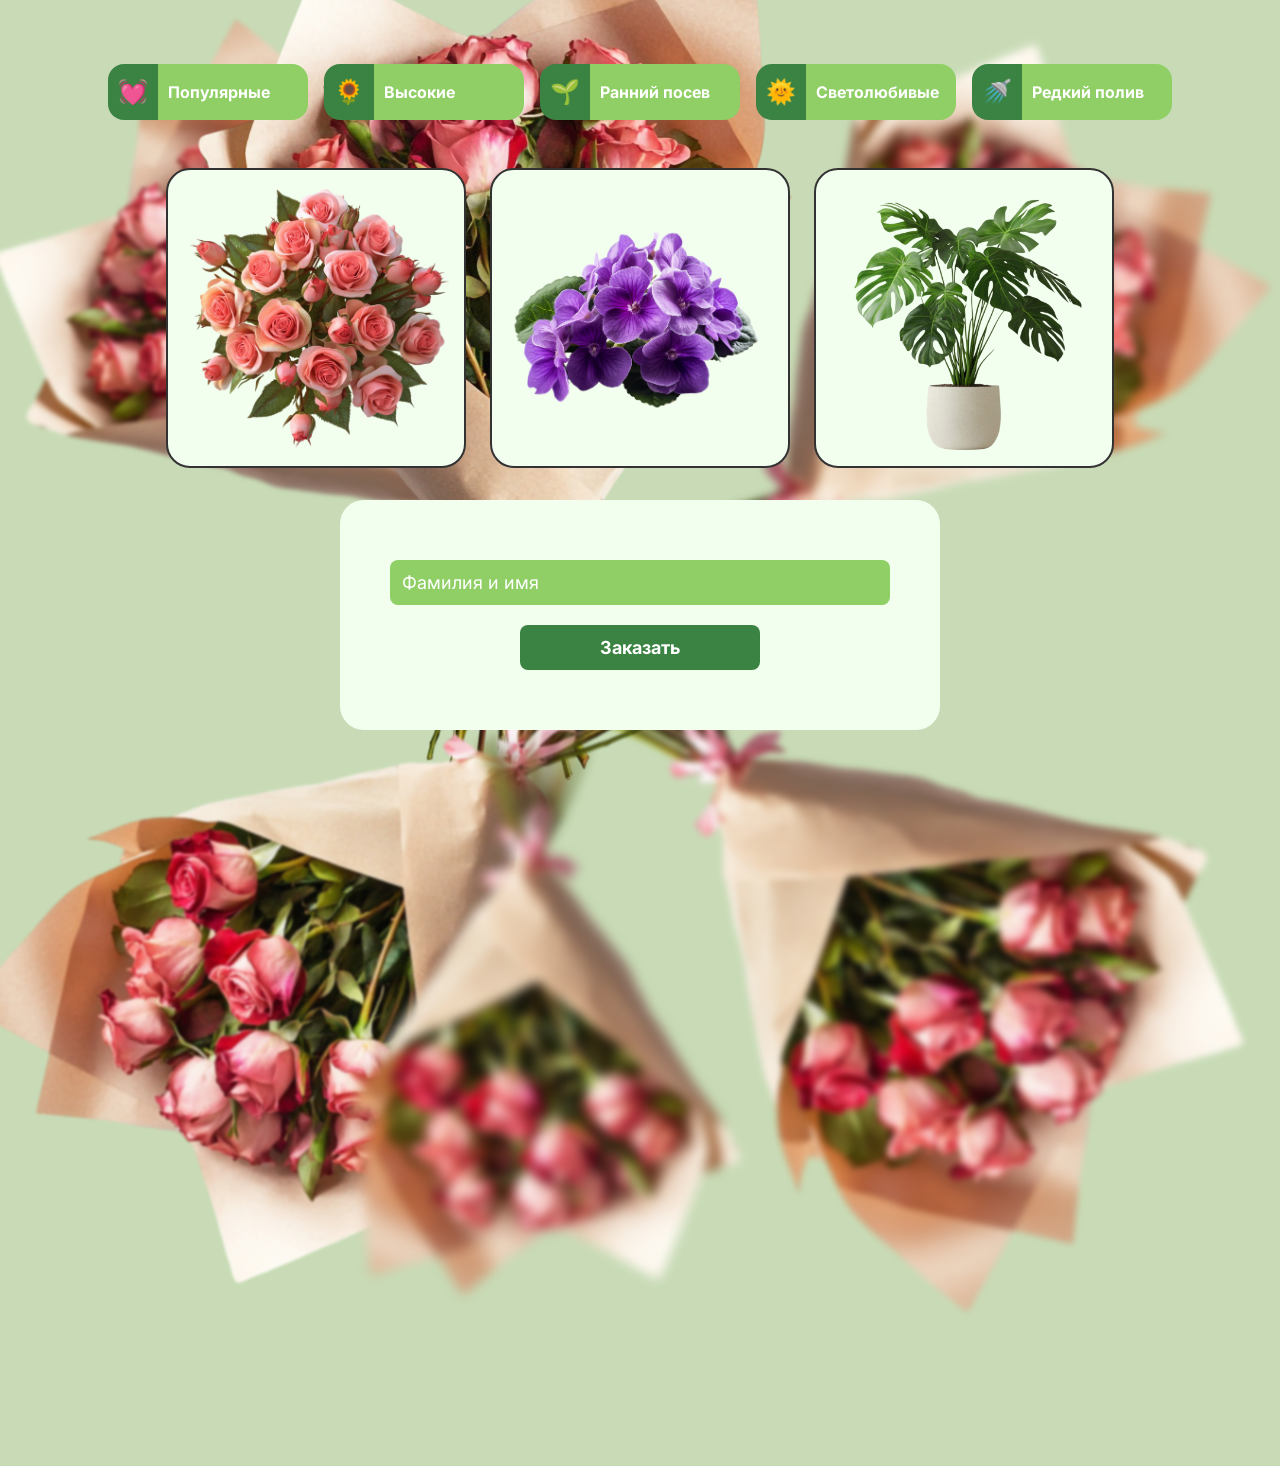
==== index.html @ bb34cdf7 "Add files via upload" ====
<!DOCTYPE html>
<html lang="en">
<head>
    <meta charset="UTF-8">
    <meta name="viewport" content="width=device-width, initial-scale=1.0">
    <title>Цветочная лавка мадам Дюваль</title>
    <link rel="stylesheet" href="les11.css">
</head>
<body>
    <main>
        <section class="catalog">
            <nav>
                <ul>
                    <li>
                        <a href="#" class="filter">
                            <div class="filter-icon">
                                <span class="popular">💓</span>
                            </div>
                            <div class="filter-text">Популярные</div>
                        </a>
                    </li>
                    <li>
                        <a href="#" class="filter">
                            <div class="filter-icon">
                                <span class="high">🌻</span>
                            </div>
                            <div class="filter-text">Высокие</div>
                        </a>
                    </li>
                    <li>
                        <a href="#" class="filter">
                            <div class="filter-icon">
                                <span class="early">🌱</span>
                            </div>
                            <div class="filter-text">Ранний посев</div>
                        </a>
                    </li>
                    <li>
                        <a href="#" class="filter">
                            <div class="filter-icon">
                                <span class="light">🌞</span>
                            </div>
                            <div class="filter-text">Светолюбивые</div>
                        </a>
                    </li>
                    <li>
                        <a href="#" class="filter">
                            <div class="filter-icon">
                                <span class="rare">🚿</span>
                            </div>
                            <div class="filter-text">Редкий полив</div>
                        </a>
                    </li>
                </ul>
            </nav>
            <div class="list">
                <article class="card card1">
                    <img src="roses.png" alt="Розы">
                </article>
                <article class="card card2">
                    <img src="violet.png" alt="Фиалки">
                </article>
                <article class="card card3">
                    <img src="monstera.png" alt="Монстера">
                </article>
            </div>
        </section>
        <section class="order">
            <form id="order-form" action="">
                <div class="field">
                    <input class="input" name="fullname" id="fullname" type="text" placeholder="Фамилия и имя">
                </div>
                <input type="submit" value="Заказать" class="submit-btn">
            </form>
        </section>
    </main>
    <div class="bcgr">
        <img src="bg.png" class="bg bg1">
        <img src="bg.png" class="bg bg2">
        <img src="bg.png" class="bg bg3">
        <img src="bg.png" class="bg bg4">
        <img src="bg.png" class="bg bg5">
        <img src="bg.png" class="bg bg6">
    </div>
    <script src="les11.js"></script>
</body>
</html>
---- les11.css ----
@import url('https://fonts.googleapis.com/css2?family=Inter&display=swap');

/* Базовые CSS-сбросы */
* {
    margin: 0;
    padding: 0;
    box-sizing: border-box;
    font-family: Inter, sans-serif;
}

body {
    line-height: 1.5;
    color: #333;
    background-color: #C8DBB6;
    overflow-x: hidden;
}

ul {
    list-style: none;
}

a {
    text-decoration: none;
    color: #333;
}

img {
    display: block;
    width: 100%;
    height: auto;
}

/* Стили заготовки от Валерчика */
main {
    width: 1280px;
    margin: auto;
}

.catalog {
    padding-top: 64px;
    margin-bottom: 32px;
}

nav {
    margin-bottom: 48px;
}

nav ul {
    display: flex;
    flex-direction: row;
    flex-wrap: nowrap;
    justify-content: center;
    gap: 16px;
}

.filter {
    width: 200px;
    display: flex;
    flex-direction: row;
    align-items: center;
}

.filter-icon {
    background-color: #3B8343;
    padding: 10px;
    font-size: 24px;
    border-radius: 16px 0 0 16px;
}

.filter-icon span {
    display: block;
}

.filter-text {
    flex: 1 0 auto;
    font-weight: bold;
    color: white;
    background-color: #8FCF65;
    padding: 16px 10px;
    border-radius: 0 16px 16px 0;
}

.list {
    display: flex;
    flex-direction: row;
    flex-wrap: wrap;
    justify-content: center;
    gap: 24px;
}

.card {
    width: 300px;
    background-color: #F3FFEE;
    border-radius: 24px;
    border: 2px solid #333;
}

.order form {
    width: 600px;
    margin: 0 auto;
    border-radius: 24px;
    bottom: 2px solid #333;
    background-color: #F3FFEE;
    padding: 60px 50px;
}

.field {
    margin-bottom: 20px;
}

.input {
    width: 500px;
    border-radius: 8px;
    padding: 12px;
    border: none;
    background-color: #8FCF65;
    color: white;
    font-size: 18px;
}

.input::placeholder {
    color: white;
}

.submit-btn {
    display: block;
    width: 240px;
    margin: 0 auto;
    padding: 12px;
    font-size: 18px;
    font-weight: bold;
    border-radius: 8px;
    border: none;
    cursor: pointer;
    background-color: #3B8343;
    color: white;
    transition: 0.2s;
}

.submit-btn:hover {
    background-color: #8FCF65;
}

/* Напиши код ниже */

.filter span{
    transition: 0.7s;
}
.filter:hover .popular{
    transform: scale(1.3);
}
.filter:hover .high{
    transform: translate(0, -10px);
}
.filter:hover .early{
    transform: translate(8px, 0px);
}
.filter:hover .light{
    transform: rotate(-180deg);
}
.filter:hover .rare{
    transform: rotate(45deg);
}
.card{
    transition: 2.0s;
}
.card1:hover {
    transform: rotate(180deg) scale(0.7);
}
.card2:hover {
    transform: rotate(-360deg) scale(0.5);
}
.card3:hover {
    transform: rotate(720deg) scale(0.2);
}
.bg{
    position: absolute;
    z-index: -1;
}
.bg1{
    width: 700px;
    left: -20px;
    top: 30px;
    transform: rotate(-45deg);
    filter: blur(2px);
}
.bg2{
    width: 700px;
    right: 20px;
    top: 30px;
    transform: rotate(45deg);
    filter: blur(4px);
}
.bg3{
    width: 900px;
    right: 25%;
    top: -70px;
}
.bg4{
    width: 800px;
    right: 20px;
    top: 500px;
    transform: rotate(135deg);
    filter: blur(3px);
}
.bg5{
    width: 800px;
    left: -20px;
    top: 500px;
    transform: rotate(-135deg);
    filter: blur(1px);
}
.bg6{
    width: 600px;
    right: 35%;
    top: 700px;
    transform: rotate(180deg);
    filter: blur(6px);
}
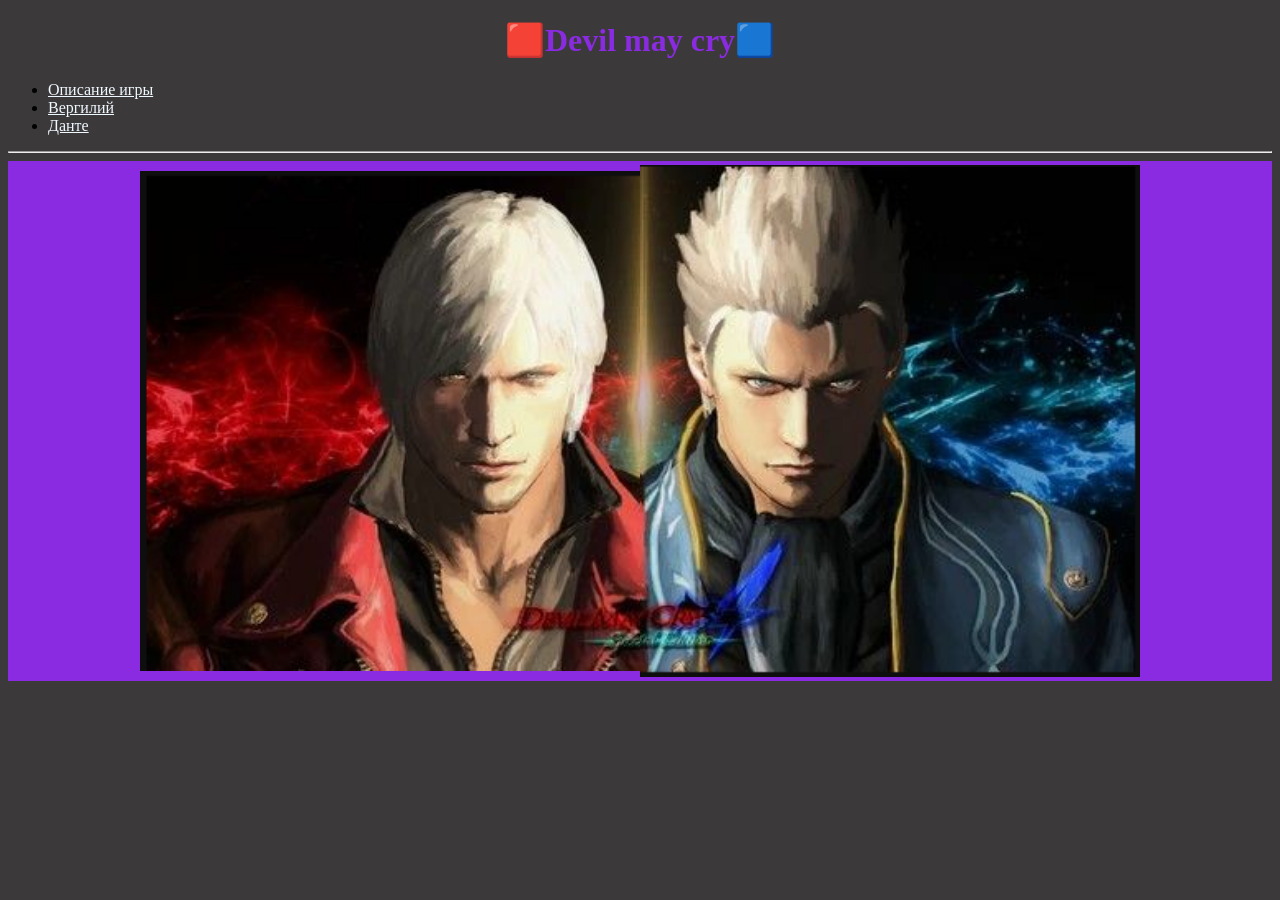
==== commit 0ce07fbe: "Add files via upload First part of project" ====
--- a/index.html
+++ b/index.html
@@ -3,85 +3,30 @@
 <head>
     <meta charset="UTF-8">
     <meta name="viewport" content="width=device-width, initial-scale=1.0">
-    <title>Цветочная лавка мадам Дюваль</title>
-    <link rel="stylesheet" href="les11.css">
+    <title>🟥Devil may cry🟦</title>
+    <link rel="stylesheet" href="les12.css">
 </head>
 <body>
+    <header>
+        <h1>🟥Devil may cry🟦</h1>
+        <nav>
+            <ul class="g1">
+                <li><a href="#text1">Описание игры</a></li>
+                <li><a href="vegil.html">Вергилий</a></li>
+                <li><a href="dante.html">Данте</a></li>
+            </ul>
+        </nav>
+    </header>
+    <hr>
     <main>
-        <section class="catalog">
-            <nav>
-                <ul>
-                    <li>
-                        <a href="#" class="filter">
-                            <div class="filter-icon">
-                                <span class="popular">💓</span>
-                            </div>
-                            <div class="filter-text">Популярные</div>
-                        </a>
-                    </li>
-                    <li>
-                        <a href="#" class="filter">
-                            <div class="filter-icon">
-                                <span class="high">🌻</span>
-                            </div>
-                            <div class="filter-text">Высокие</div>
-                        </a>
-                    </li>
-                    <li>
-                        <a href="#" class="filter">
-                            <div class="filter-icon">
-                                <span class="early">🌱</span>
-                            </div>
-                            <div class="filter-text">Ранний посев</div>
-                        </a>
-                    </li>
-                    <li>
-                        <a href="#" class="filter">
-                            <div class="filter-icon">
-                                <span class="light">🌞</span>
-                            </div>
-                            <div class="filter-text">Светолюбивые</div>
-                        </a>
-                    </li>
-                    <li>
-                        <a href="#" class="filter">
-                            <div class="filter-icon">
-                                <span class="rare">🚿</span>
-                            </div>
-                            <div class="filter-text">Редкий полив</div>
-                        </a>
-                    </li>
-                </ul>
-            </nav>
-            <div class="list">
-                <article class="card card1">
-                    <img src="roses.png" alt="Розы">
-                </article>
-                <article class="card card2">
-                    <img src="violet.png" alt="Фиалки">
-                </article>
-                <article class="card card3">
-                    <img src="monstera.png" alt="Монстера">
-                </article>
-            </div>
-        </section>
-        <section class="order">
-            <form id="order-form" action="">
-                <div class="field">
-                    <input class="input" name="fullname" id="fullname" type="text" placeholder="Фамилия и имя">
-                </div>
-                <input type="submit" value="Заказать" class="submit-btn">
-            </form>
-        </section>
+        <div class="imag" id="text1">
+            <img src="dante fp.png">
+            <p>Тут будет текст</p>
+            <img src="vergil fp.png">
+        </div>
+        <p>
+
+        </p>
     </main>
-    <div class="bcgr">
-        <img src="bg.png" class="bg bg1">
-        <img src="bg.png" class="bg bg2">
-        <img src="bg.png" class="bg bg3">
-        <img src="bg.png" class="bg bg4">
-        <img src="bg.png" class="bg bg5">
-        <img src="bg.png" class="bg bg6">
-    </div>
-    <script src="les11.js"></script>
 </body>
-</html>+</html>
--- a/les12.css
+++ b/les12.css
@@ -0,0 +1,34 @@
+body{
+    background-color: rgb(59, 57, 57);
+}
+h1{
+    color: blueviolet;
+    align-items: center;
+    text-align: center;
+}
+.imag{
+    display: flex;
+    gap: 0px;
+    justify-content: center;
+    align-items: center;
+    justify-self: center;
+    border: 5px solid blueviolet;
+    width: auto;
+    height: 510px;
+    background-color: blueviolet;
+}
+.imag:hover{
+    transition: 3s;
+    gap: 800px;
+}
+.imag>p{
+    position: absolute;
+    z-index: 0;
+}
+img{
+    width: 500px;
+    z-index: 1;
+}
+a{
+    color: aliceblue;
+}
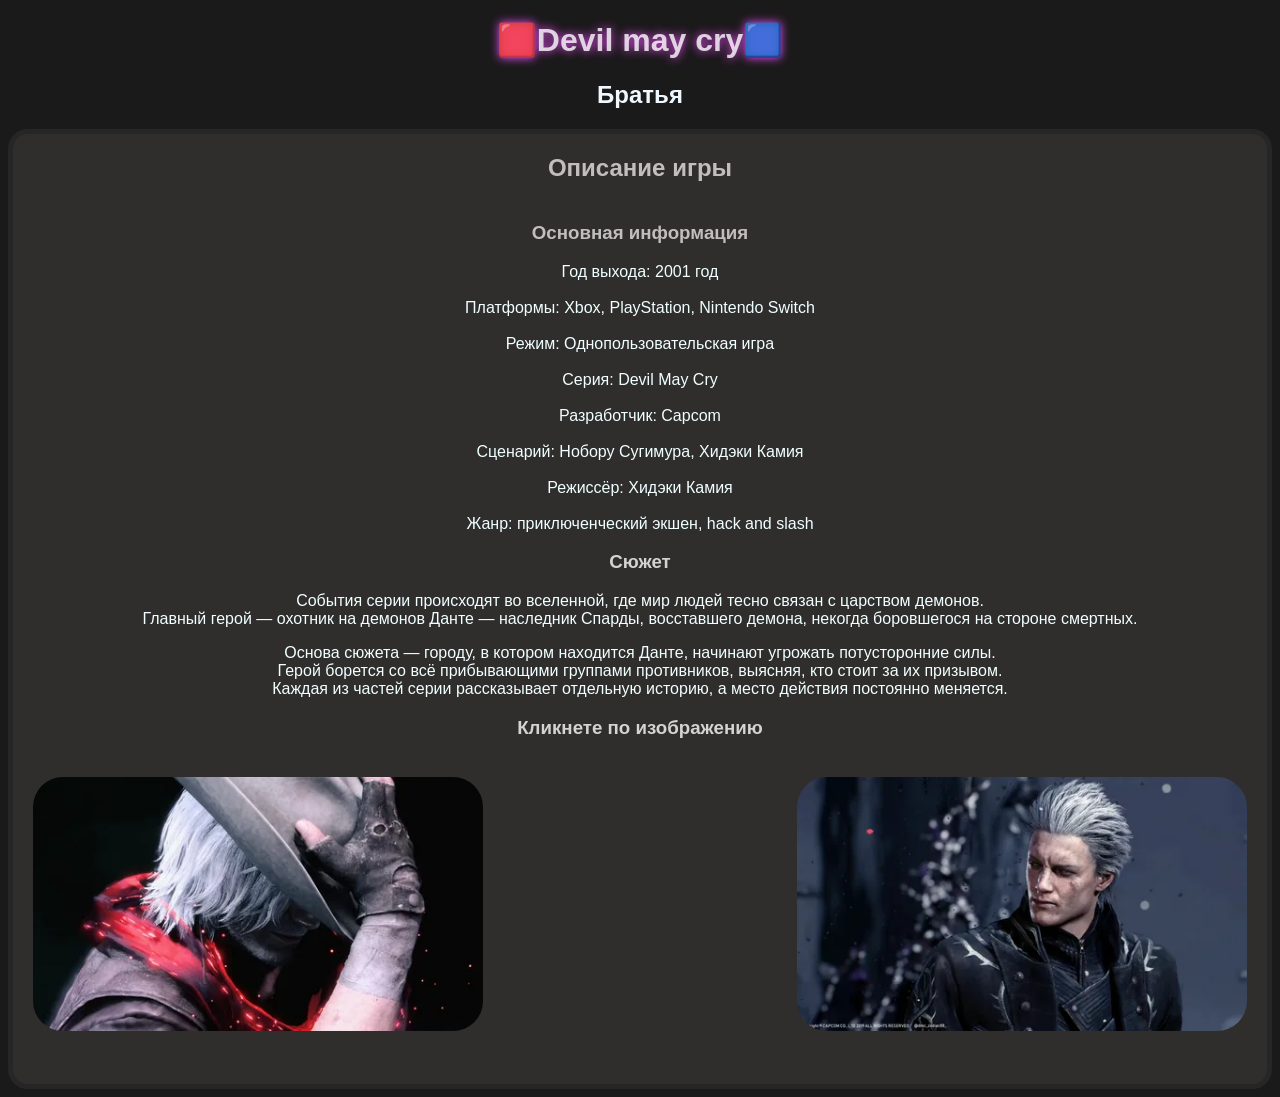
==== commit 7923396f: "Add files via upload fin_part" ====
--- a/index.html
+++ b/index.html
@@ -9,24 +9,41 @@
 <body>
     <header>
         <h1>🟥Devil may cry🟦</h1>
-        <nav>
-            <ul class="g1">
-                <li><a href="#text1">Описание игры</a></li>
-                <li><a href="vegil.html">Вергилий</a></li>
-                <li><a href="dante.html">Данте</a></li>
-            </ul>
-        </nav>
+        <a href="#text1"><h2>Братья</h2></a>
     </header>
-    <hr>
     <main>
-        <div class="imag" id="text1">
-            <img src="dante fp.png">
-            <p>Тут будет текст</p>
-            <img src="vergil fp.png">
+        <div class="Text">
+            <h2>Описание игры</h2>
+            <h3>Основная информация</h3>
+            <div class="Minf">
+                <p>Год выхода: 2001 год <br><br>
+                   Платформы: Xbox, PlayStation, Nintendo Switch<br><br>
+                   Режим: Однопользовательская игра<br><br>
+                   Серия: Devil May Cry<br><br>
+                   Разработчик: Capcom<br><br>
+                   Сценарий: Нобору Сугимура, Хидэки Камия<br><br>
+                   Режиссёр: Хидэки Камия<br><br>
+                   Жанр: приключенческий экшен, hack and slash
+                </p>
+                <h3>Сюжет</h3>
+                <div class="plot">
+                    <p>
+                        События серии происходят во вселенной, где мир людей тесно связан с царством демонов.<br>
+                        Главный герой — охотник на демонов Данте — наследник Спарды, восставшего демона, некогда боровшегося на стороне смертных.
+                    </p>
+                    <p>
+                        Основа сюжета — городу, в котором находится Данте, начинают угрожать потусторонние силы.<br>
+                        Герой борется со всё прибывающими группами противников, выясняя, кто стоит за их призывом.<br>
+                        Каждая из частей серии рассказывает отдельную историю, а место действия постоянно меняется.
+                    </p>
+                </div>
+                <h3>Кликнете по изображению</h3>
+                <div class="mag" id="text1">
+                    <a href="dante.html"><img src="dante.webp" class="dntimg"></a>
+                    <a href="vergil.html"><img src="vergil.webp" class="vrimg"></a>
+                </div>
+            </div>
         </div>
-        <p>
-
-        </p>
     </main>
 </body>
 </html>
--- a/les12.css
+++ b/les12.css
@@ -1,34 +1,68 @@
+*{
+  font-family: 'Franklin Gothic Medium', 'Arial Narrow', Arial, sans-serif;
+}
 body{
-    background-color: rgb(59, 57, 57);
+    background-color: rgb(27, 26, 27);
+    z-index: 0;
+    text-align: center;
+    justify-content: center;
 }
 h1{
-    color: blueviolet;
+    color: rgba(252, 252, 252, 0.801);
     align-items: center;
     text-align: center;
 }
-.imag{
-    display: flex;
-    gap: 0px;
+a{
+    text-decoration: none;
+    color: aliceblue;
+}
+.Text{
+    color: rgba(207, 204, 204, 0.918);
+    text-align: center;
     justify-content: center;
-    align-items: center;
     justify-self: center;
-    border: 5px solid blueviolet;
+    border: 5px solid rgb(39, 38, 38);
+    border-radius: 20px;
     width: auto;
-    height: 510px;
-    background-color: blueviolet;
-}
-.imag:hover{
-    transition: 3s;
-    gap: 800px;
-}
-.imag>p{
-    position: absolute;
-    z-index: 0;
+    height: 950px;
+    background-color: rgb(48, 45, 45);
 }
 img{
-    width: 500px;
-    z-index: 1;
+    width: 200px;
+    border-radius: 30px;
 }
-a{
-    color: aliceblue;
+.Text>h2{
+    margin: 20px 0 40px;
+}
+.Minf{
+    color: azure;
+}
+.Minf>h3{
+    color:rgba(252, 252, 252, 0.801); ;
+}
+.mag{
+    display: flex;
+    position: relative;
+}
+.dntimg{
+    position: absolute;
+    margin: 20px;
+}
+.vrimg{
+    position: absolute;
+    right: 20px;
+    top: 20px;
+}
+@media (min-width: 700px) {
+img{
+    width: 300px;
+}
+}
+@media (min-width: 1000px) {
+img{
+    width: 450px;
+} 
+}
+h1{
+    text-shadow: 0 0 10px #f04eff;
 }
